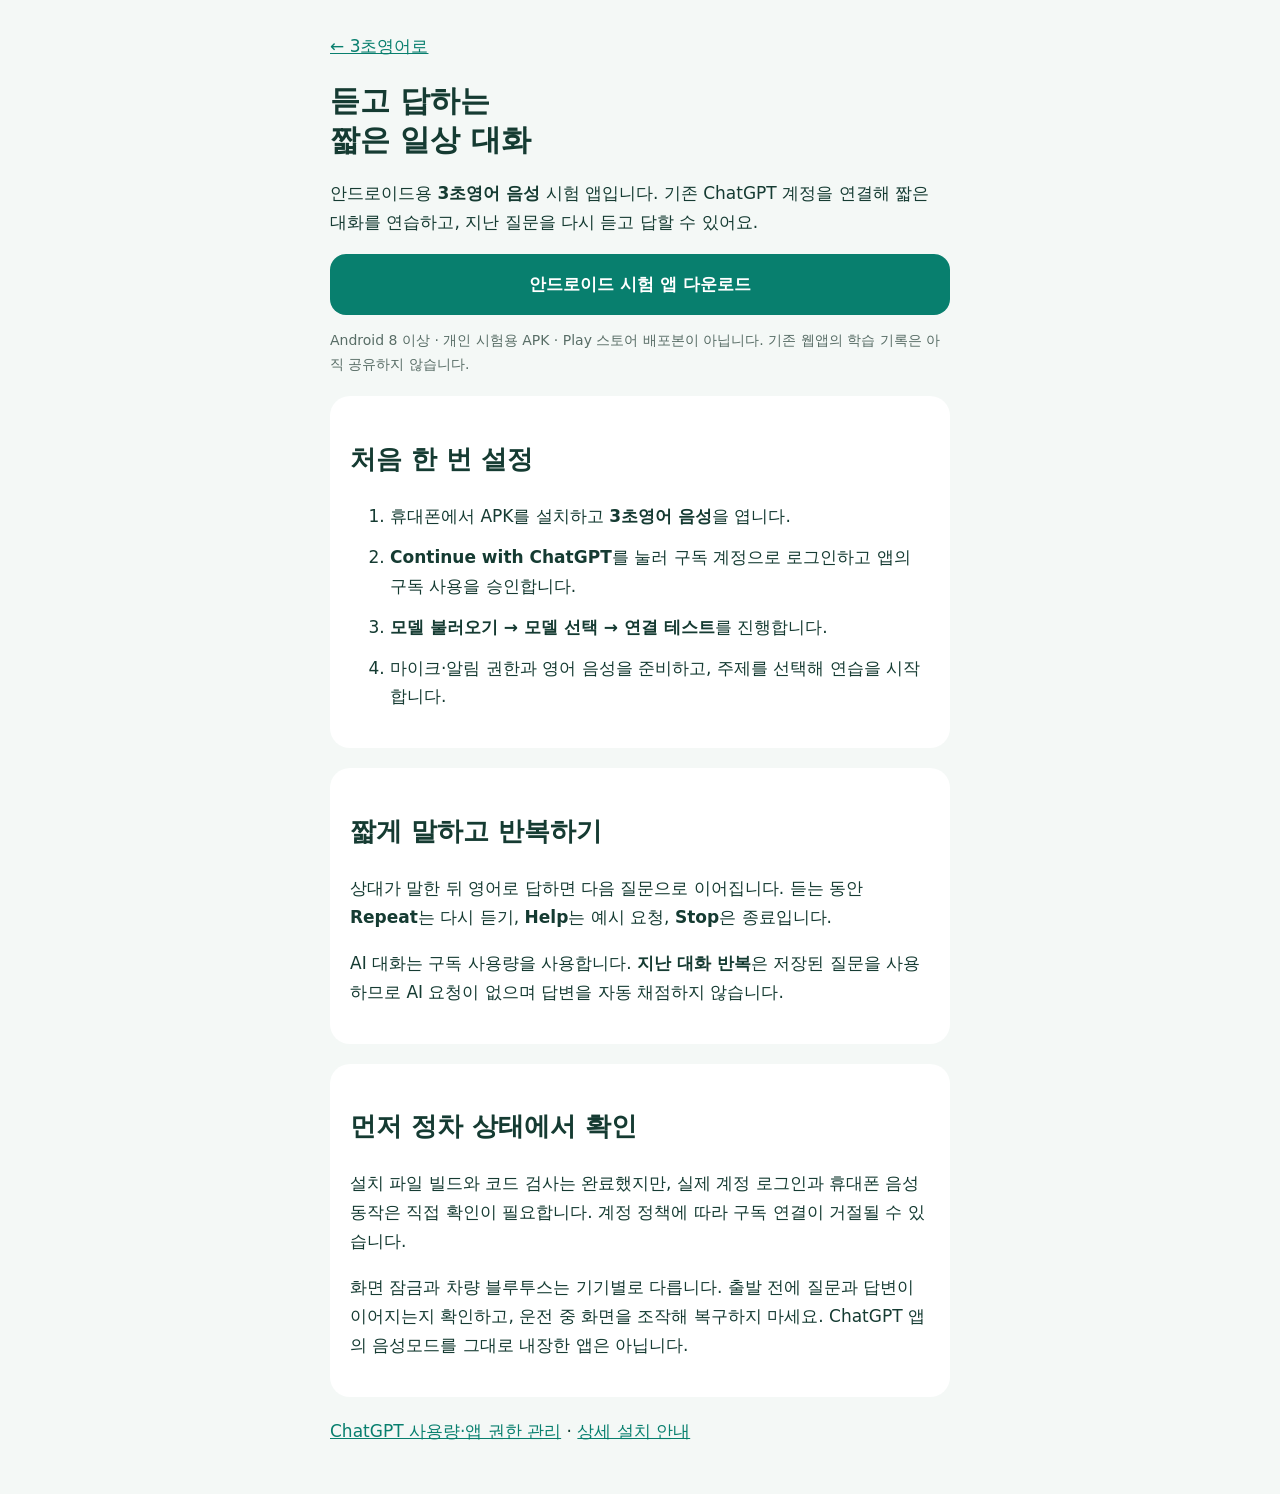
==== android-voice.html @ 3f03c1d6 "Provide installable Android voice preview and setup entry" ====
<!doctype html>
<html lang="ko">
<head><meta charset="utf-8"><meta name="viewport" content="width=device-width,initial-scale=1"><title>3초영어 · 안드로이드 음성 대화</title>
<style>body{margin:0;background:#f4f8f6;color:#153b32;font:17px/1.7 system-ui,sans-serif}main{max-width:620px;margin:auto;padding:32px 24px}h1{font-size:30px;line-height:1.3}a{color:#087f6e}.download{display:block;background:#087f6e;color:white;text-align:center;padding:16px;border-radius:16px;text-decoration:none;font-weight:700}section{background:white;border-radius:20px;padding:20px;margin:20px 0}li{margin:12px 0}.small{font-size:14px;color:#586d66}</style></head>
<body><main>
<a href="index.html">← 3초영어로</a>
<h1>듣고 답하는<br>짧은 일상 대화</h1>
<p>안드로이드용 <b>3초영어 음성</b> 시험 앱입니다. 기존 ChatGPT 계정을 연결해 짧은 대화를 연습하고, 지난 질문을 다시 듣고 답할 수 있어요.</p>
<a class="download" href="https://github.com/yoonwu/speaking-room/raw/refs/heads/codex/android-chatgpt-voice/android/preview/speaking-room-voice-preview.apk">안드로이드 시험 앱 다운로드</a>
<p class="small">Android 8 이상 · 개인 시험용 APK · Play 스토어 배포본이 아닙니다. 기존 웹앱의 학습 기록은 아직 공유하지 않습니다.</p>
<section><h2>처음 한 번 설정</h2><ol>
<li>휴대폰에서 APK를 설치하고 <b>3초영어 음성</b>을 엽니다.</li>
<li><b>Continue with ChatGPT</b>를 눌러 구독 계정으로 로그인하고 앱의 구독 사용을 승인합니다.</li>
<li><b>모델 불러오기 → 모델 선택 → 연결 테스트</b>를 진행합니다.</li>
<li>마이크·알림 권한과 영어 음성을 준비하고, 주제를 선택해 연습을 시작합니다.</li>
</ol></section>
<section><h2>짧게 말하고 반복하기</h2><p>상대가 말한 뒤 영어로 답하면 다음 질문으로 이어집니다. 듣는 동안 <b>Repeat</b>는 다시 듣기, <b>Help</b>는 예시 요청, <b>Stop</b>은 종료입니다.</p><p>AI 대화는 구독 사용량을 사용합니다. <b>지난 대화 반복</b>은 저장된 질문을 사용하므로 AI 요청이 없으며 답변을 자동 채점하지 않습니다.</p></section>
<section><h2>먼저 정차 상태에서 확인</h2><p>설치 파일 빌드와 코드 검사는 완료했지만, 실제 계정 로그인과 휴대폰 음성 동작은 직접 확인이 필요합니다. 계정 정책에 따라 구독 연결이 거절될 수 있습니다.</p><p>화면 잠금과 차량 블루투스는 기기별로 다릅니다. 출발 전에 질문과 답변이 이어지는지 확인하고, 운전 중 화면을 조작해 복구하지 마세요. ChatGPT 앱의 음성모드를 그대로 내장한 앱은 아닙니다.</p></section>
<p><a href="https://chatgpt.com/settings/usage">ChatGPT 사용량·앱 권한 관리</a> · <a href="https://github.com/yoonwu/speaking-room/blob/codex/android-chatgpt-voice/android/README.md">상세 설치 안내</a></p>
</main></body></html>
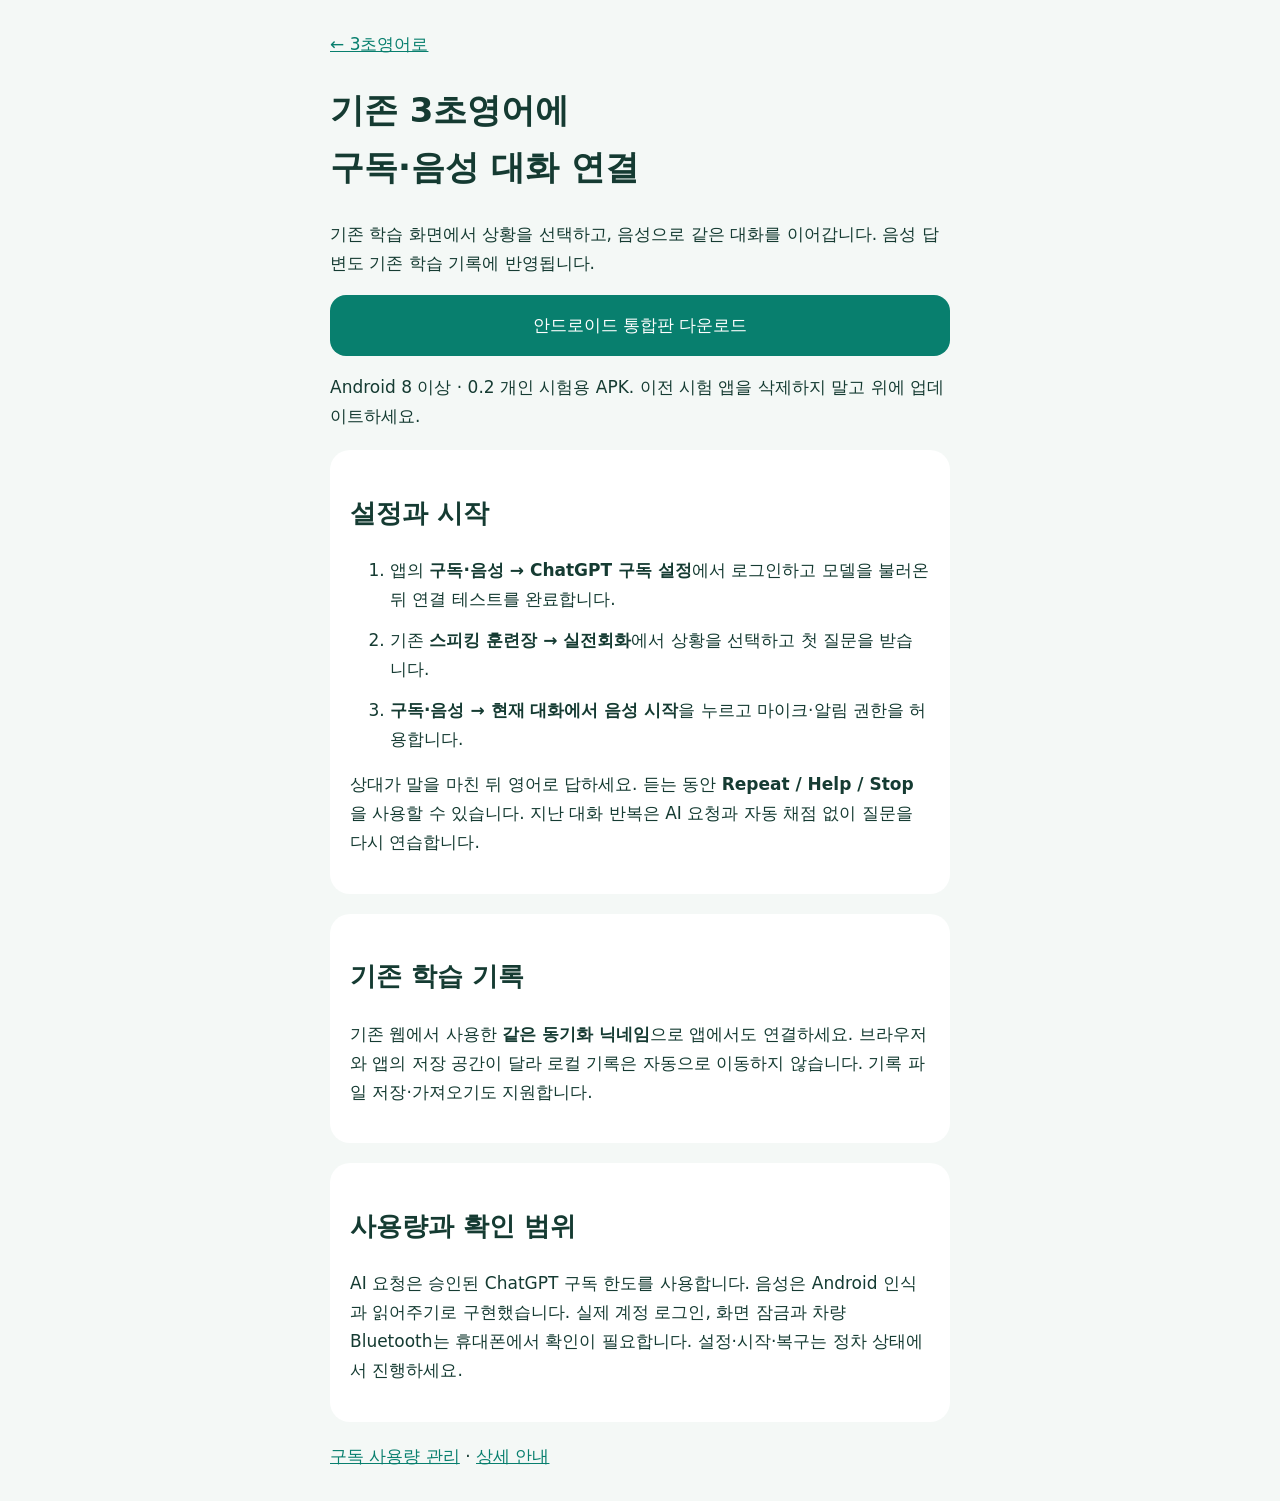
==== commit 38364cfe: "Integrate subscription and native voice into existing 3초영어 UI" ====
--- a/android-voice.html
+++ b/android-voice.html
@@ -1,20 +1 @@
-<!doctype html>
-<html lang="ko">
-<head><meta charset="utf-8"><meta name="viewport" content="width=device-width,initial-scale=1"><title>3초영어 · 안드로이드 음성 대화</title>
-<style>body{margin:0;background:#f4f8f6;color:#153b32;font:17px/1.7 system-ui,sans-serif}main{max-width:620px;margin:auto;padding:32px 24px}h1{font-size:30px;line-height:1.3}a{color:#087f6e}.download{display:block;background:#087f6e;color:white;text-align:center;padding:16px;border-radius:16px;text-decoration:none;font-weight:700}section{background:white;border-radius:20px;padding:20px;margin:20px 0}li{margin:12px 0}.small{font-size:14px;color:#586d66}</style></head>
-<body><main>
-<a href="index.html">← 3초영어로</a>
-<h1>듣고 답하는<br>짧은 일상 대화</h1>
-<p>안드로이드용 <b>3초영어 음성</b> 시험 앱입니다. 기존 ChatGPT 계정을 연결해 짧은 대화를 연습하고, 지난 질문을 다시 듣고 답할 수 있어요.</p>
-<a class="download" href="https://github.com/yoonwu/speaking-room/raw/refs/heads/codex/android-chatgpt-voice/android/preview/speaking-room-voice-preview.apk">안드로이드 시험 앱 다운로드</a>
-<p class="small">Android 8 이상 · 개인 시험용 APK · Play 스토어 배포본이 아닙니다. 기존 웹앱의 학습 기록은 아직 공유하지 않습니다.</p>
-<section><h2>처음 한 번 설정</h2><ol>
-<li>휴대폰에서 APK를 설치하고 <b>3초영어 음성</b>을 엽니다.</li>
-<li><b>Continue with ChatGPT</b>를 눌러 구독 계정으로 로그인하고 앱의 구독 사용을 승인합니다.</li>
-<li><b>모델 불러오기 → 모델 선택 → 연결 테스트</b>를 진행합니다.</li>
-<li>마이크·알림 권한과 영어 음성을 준비하고, 주제를 선택해 연습을 시작합니다.</li>
-</ol></section>
-<section><h2>짧게 말하고 반복하기</h2><p>상대가 말한 뒤 영어로 답하면 다음 질문으로 이어집니다. 듣는 동안 <b>Repeat</b>는 다시 듣기, <b>Help</b>는 예시 요청, <b>Stop</b>은 종료입니다.</p><p>AI 대화는 구독 사용량을 사용합니다. <b>지난 대화 반복</b>은 저장된 질문을 사용하므로 AI 요청이 없으며 답변을 자동 채점하지 않습니다.</p></section>
-<section><h2>먼저 정차 상태에서 확인</h2><p>설치 파일 빌드와 코드 검사는 완료했지만, 실제 계정 로그인과 휴대폰 음성 동작은 직접 확인이 필요합니다. 계정 정책에 따라 구독 연결이 거절될 수 있습니다.</p><p>화면 잠금과 차량 블루투스는 기기별로 다릅니다. 출발 전에 질문과 답변이 이어지는지 확인하고, 운전 중 화면을 조작해 복구하지 마세요. ChatGPT 앱의 음성모드를 그대로 내장한 앱은 아닙니다.</p></section>
-<p><a href="https://chatgpt.com/settings/usage">ChatGPT 사용량·앱 권한 관리</a> · <a href="https://github.com/yoonwu/speaking-room/blob/codex/android-chatgpt-voice/android/README.md">상세 설치 안내</a></p>
-</main></body></html>
+<!doctype html><html lang="ko"><meta charset="utf-8"><meta name="viewport" content="width=device-width,initial-scale=1"><title>3초영어 통합판</title><style>body{margin:0;background:#f4f8f6;color:#153b32;font:17px/1.7 system-ui}main{max-width:620px;margin:auto;padding:30px 24px}a{color:#087f6e}.download{display:block;background:#087f6e;color:white;padding:16px;text-align:center;border-radius:16px;text-decoration:none}section{background:white;padding:20px;border-radius:20px;margin:20px 0}li{margin:12px 0}</style><main><a href="index.html">← 3초영어로</a><h1>기존 3초영어에<br>구독·음성 대화 연결</h1><p>기존 학습 화면에서 상황을 선택하고, 음성으로 같은 대화를 이어갑니다. 음성 답변도 기존 학습 기록에 반영됩니다.</p><a class="download" href="https://raw.githubusercontent.com/yoonwu/speaking-room/codex/android-chatgpt-voice/android/preview/speaking-room-voice-preview.apk">안드로이드 통합판 다운로드</a><p>Android 8 이상 · 0.2 개인 시험용 APK. 이전 시험 앱을 삭제하지 말고 위에 업데이트하세요.</p><section><h2>설정과 시작</h2><ol><li>앱의 <b>구독·음성 → ChatGPT 구독 설정</b>에서 로그인하고 모델을 불러온 뒤 연결 테스트를 완료합니다.</li><li>기존 <b>스피킹 훈련장 → 실전회화</b>에서 상황을 선택하고 첫 질문을 받습니다.</li><li><b>구독·음성 → 현재 대화에서 음성 시작</b>을 누르고 마이크·알림 권한을 허용합니다.</li></ol><p>상대가 말을 마친 뒤 영어로 답하세요. 듣는 동안 <b>Repeat / Help / Stop</b>을 사용할 수 있습니다. 지난 대화 반복은 AI 요청과 자동 채점 없이 질문을 다시 연습합니다.</p></section><section><h2>기존 학습 기록</h2><p>기존 웹에서 사용한 <b>같은 동기화 닉네임</b>으로 앱에서도 연결하세요. 브라우저와 앱의 저장 공간이 달라 로컬 기록은 자동으로 이동하지 않습니다. 기록 파일 저장·가져오기도 지원합니다.</p></section><section><h2>사용량과 확인 범위</h2><p>AI 요청은 승인된 ChatGPT 구독 한도를 사용합니다. 음성은 Android 인식과 읽어주기로 구현했습니다. 실제 계정 로그인, 화면 잠금과 차량 Bluetooth는 휴대폰에서 확인이 필요합니다. 설정·시작·복구는 정차 상태에서 진행하세요.</p></section><a href="https://chatgpt.com/settings/usage">구독 사용량 관리</a> · <a href="https://github.com/yoonwu/speaking-room/blob/codex/android-chatgpt-voice/android/README.md">상세 안내</a></main></html>
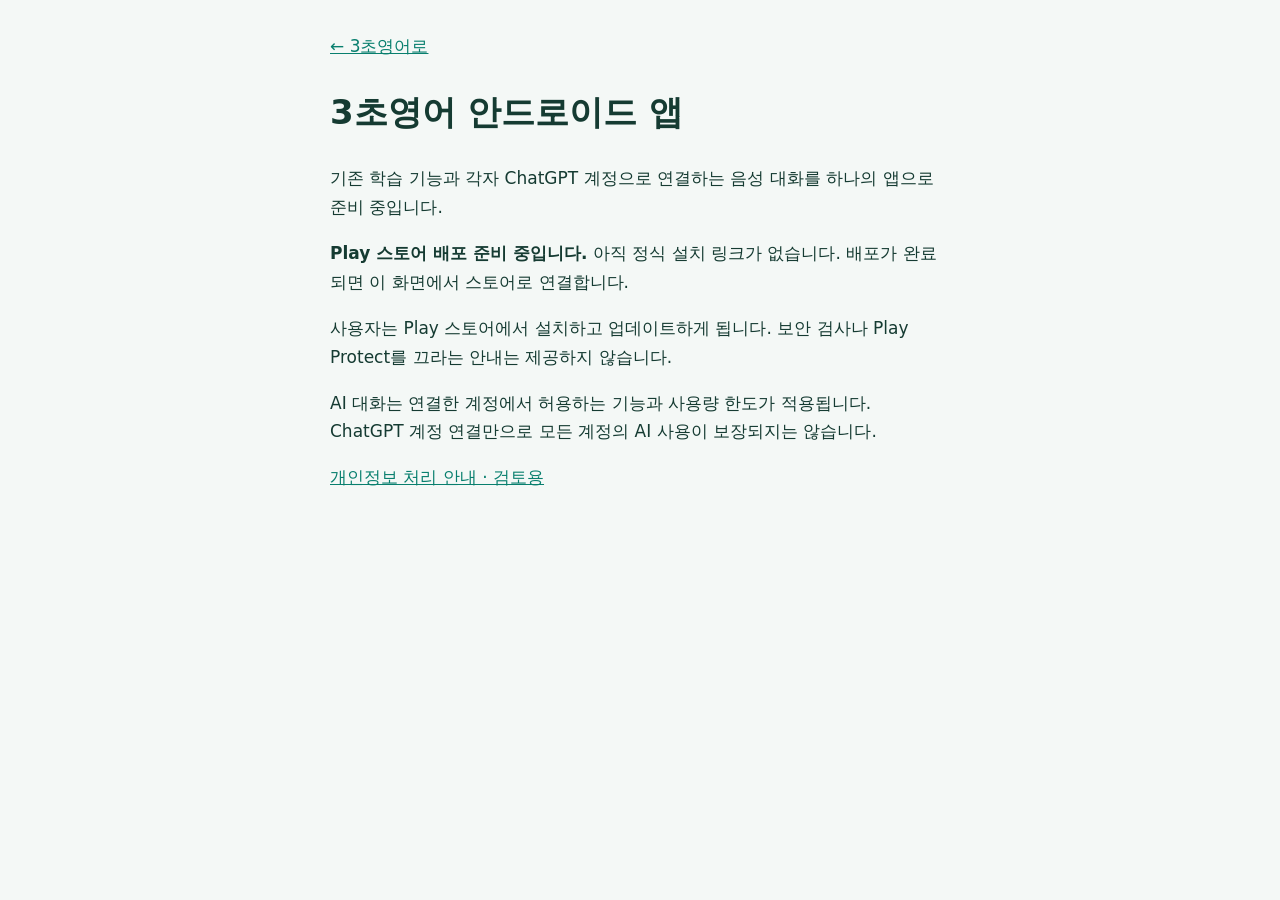
==== commit dbd405e3: "Prepare Android 16 release bundle and per-user connection management" ====
--- a/android-voice.html
+++ b/android-voice.html
@@ -1 +1 @@
-<!doctype html><html lang="ko"><meta charset="utf-8"><meta name="viewport" content="width=device-width,initial-scale=1"><title>3초영어 통합판</title><style>body{margin:0;background:#f4f8f6;color:#153b32;font:17px/1.7 system-ui}main{max-width:620px;margin:auto;padding:30px 24px}a{color:#087f6e}.download{display:block;background:#087f6e;color:white;padding:16px;text-align:center;border-radius:16px;text-decoration:none}section{background:white;padding:20px;border-radius:20px;margin:20px 0}li{margin:12px 0}</style><main><a href="index.html">← 3초영어로</a><h1>기존 3초영어에<br>구독·음성 대화 연결</h1><p>기존 학습 화면에서 상황을 선택하고, 음성으로 같은 대화를 이어갑니다. 음성 답변도 기존 학습 기록에 반영됩니다.</p><a class="download" href="https://raw.githubusercontent.com/yoonwu/speaking-room/codex/android-chatgpt-voice/android/preview/speaking-room-voice-preview.apk">안드로이드 통합판 다운로드</a><p>Android 8 이상 · 0.2 개인 시험용 APK. 이전 시험 앱을 삭제하지 말고 위에 업데이트하세요.</p><section><h2>설정과 시작</h2><ol><li>앱의 <b>구독·음성 → ChatGPT 구독 설정</b>에서 로그인하고 모델을 불러온 뒤 연결 테스트를 완료합니다.</li><li>기존 <b>스피킹 훈련장 → 실전회화</b>에서 상황을 선택하고 첫 질문을 받습니다.</li><li><b>구독·음성 → 현재 대화에서 음성 시작</b>을 누르고 마이크·알림 권한을 허용합니다.</li></ol><p>상대가 말을 마친 뒤 영어로 답하세요. 듣는 동안 <b>Repeat / Help / Stop</b>을 사용할 수 있습니다. 지난 대화 반복은 AI 요청과 자동 채점 없이 질문을 다시 연습합니다.</p></section><section><h2>기존 학습 기록</h2><p>기존 웹에서 사용한 <b>같은 동기화 닉네임</b>으로 앱에서도 연결하세요. 브라우저와 앱의 저장 공간이 달라 로컬 기록은 자동으로 이동하지 않습니다. 기록 파일 저장·가져오기도 지원합니다.</p></section><section><h2>사용량과 확인 범위</h2><p>AI 요청은 승인된 ChatGPT 구독 한도를 사용합니다. 음성은 Android 인식과 읽어주기로 구현했습니다. 실제 계정 로그인, 화면 잠금과 차량 Bluetooth는 휴대폰에서 확인이 필요합니다. 설정·시작·복구는 정차 상태에서 진행하세요.</p></section><a href="https://chatgpt.com/settings/usage">구독 사용량 관리</a> · <a href="https://github.com/yoonwu/speaking-room/blob/codex/android-chatgpt-voice/android/README.md">상세 안내</a></main></html>
+<!doctype html><html lang="ko"><meta charset="utf-8"><meta name="viewport" content="width=device-width,initial-scale=1"><title>3초영어 안드로이드</title><style>body{font:17px/1.7 system-ui;color:#153b32;background:#f4f8f6}main{max-width:620px;margin:auto;padding:24px}a{color:#087f6e}</style><main><a href="index.html">← 3초영어로</a><h1>3초영어 안드로이드 앱</h1><p>기존 학습 기능과 각자 ChatGPT 계정으로 연결하는 음성 대화를 하나의 앱으로 준비 중입니다.</p><p><b>Play 스토어 배포 준비 중입니다.</b> 아직 정식 설치 링크가 없습니다. 배포가 완료되면 이 화면에서 스토어로 연결합니다.</p><p>사용자는 Play 스토어에서 설치하고 업데이트하게 됩니다. 보안 검사나 Play Protect를 끄라는 안내는 제공하지 않습니다.</p><p>AI 대화는 연결한 계정에서 허용하는 기능과 사용량 한도가 적용됩니다. ChatGPT 계정 연결만으로 모든 계정의 AI 사용이 보장되지는 않습니다.</p><a href="privacy.html">개인정보 처리 안내 · 검토용</a></main></html>
